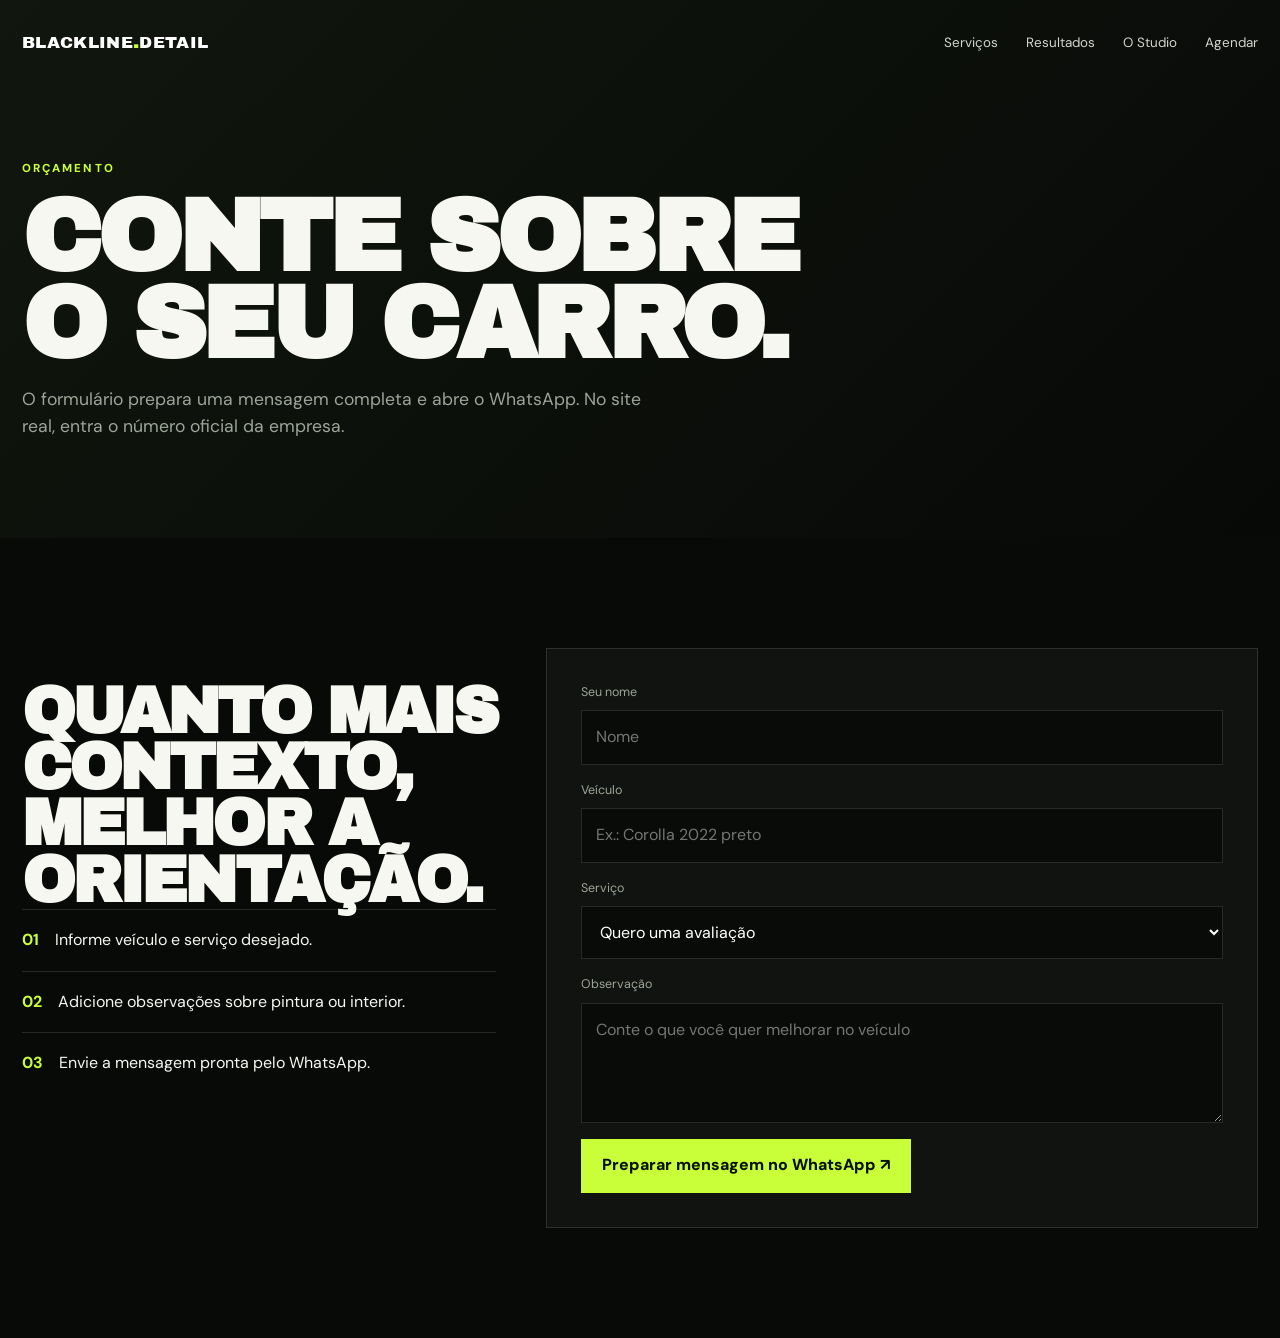
==== agendar.html @ 718c9310 "Adiciona página agendar.html" ====
<!doctype html><html lang="pt-BR"><head><meta charset="utf-8"><meta name="viewport" content="width=device-width,initial-scale=1"><title>Agendar | Blackline Detail</title><link rel="stylesheet" href="styles.css"></head><body><header class="sitebar scrolled"><div class="shell bar"><a class="logo" href="index.html">BLACKLINE<b>.</b>DETAIL</a><nav class="nav"><a href="servicos.html">Serviços</a><a href="index.html#portfolio">Resultados</a><a href="studio.html">O Studio</a><a href="agendar.html">Agendar</a></nav><button class="menu">☰</button></div></header><main><section class="page-hero"><div class="shell"><div class="eyebrow">Orçamento</div><h1 class="display">Conte sobre<br>o seu carro.</h1><p>O formulário prepara uma mensagem completa e abre o WhatsApp. No site real, entra o número oficial da empresa.</p></div></section><section class="section"><div class="shell booking"><aside class="booking-aside"><h2 class="display">Quanto mais contexto,<br>melhor a orientação.</h2><div class="bullet"><b>01</b><span>Informe veículo e serviço desejado.</span></div><div class="bullet"><b>02</b><span>Adicione observações sobre pintura ou interior.</span></div><div class="bullet"><b>03</b><span>Envie a mensagem pronta pelo WhatsApp.</span></div></aside><form class="book-form" id="bookingForm"><div class="field"><label>Seu nome</label><input required name="nome" placeholder="Nome"></div><div class="field"><label>Veículo</label><input required name="veiculo" placeholder="Ex.: Corolla 2022 preto"></div><div class="field"><label>Serviço</label><select name="servico"><option>Quero uma avaliação</option><option>Polimento técnico</option><option>Vitrificação</option><option>Higienização</option><option>Lavagem detalhada</option></select></div><div class="field"><label>Observação</label><textarea name="obs" placeholder="Conte o que você quer melhorar no veículo"></textarea></div><button class="btn primary" type="submit">Preparar mensagem no WhatsApp ↗</button></form></div></section></main><script src="app.js"></script></body></html>
---- styles.css ----
@import url('https://fonts.googleapis.com/css2?family=Archivo+Black&family=DM+Sans:wght@400;500;600;700&display=swap');
:root{--lime:#c9ff38;--orange:#ff6038;--ink:#080a08;--panel:#10130f;--panel2:#171a16;--text:#f5f7f0;--muted:#9da598;--line:rgba(255,255,255,.12);--max:1240px}
*{box-sizing:border-box}html{scroll-behavior:smooth}body{margin:0;background:var(--ink);color:var(--text);font:16px/1.55 "DM Sans",sans-serif;overflow-x:hidden}body.alt{--lime:#ff6038;--orange:#c9ff38}a{text-decoration:none;color:inherit}img{display:block;width:100%}button,input,select,textarea{font:inherit}.shell{width:min(var(--max),calc(100% - 44px));margin:auto}.eyebrow{font-size:.72rem;font-weight:800;letter-spacing:.18em;text-transform:uppercase;color:var(--lime)}.display{font-family:"Archivo Black",sans-serif;text-transform:uppercase;letter-spacing:-.045em}.sitebar{position:fixed;z-index:100;inset:0 0 auto;color:white;transition:.3s}.sitebar.scrolled{background:rgba(8,10,8,.86);backdrop-filter:blur(18px);border-bottom:1px solid var(--line)}.bar{height:86px;display:flex;align-items:center;gap:30px}.logo{font-family:"Archivo Black";font-size:1.05rem;letter-spacing:.02em}.logo b{color:var(--lime)}.nav{display:flex;gap:28px;margin-left:auto;color:#d2d6ce;font-size:.84rem}.nav a:hover{color:var(--lime)}.nav-cta{padding:12px 17px;background:var(--lime);color:#071008;font-weight:800;border-radius:999px}.menu{display:none;margin-left:auto;width:44px;height:44px;border:1px solid var(--line);background:#111;color:white;border-radius:50%}.hero{min-height:100svh;position:relative;display:grid;align-items:end;overflow:hidden}.hero-bg{position:absolute;inset:0;background:url('https://images.unsplash.com/photo-1503376780353-7e6692767b70?auto=format&fit=crop&w=2200&q=88') center 58%/cover}.hero-bg:after{content:"";position:absolute;inset:0;background:linear-gradient(90deg,rgba(2,3,2,.84),rgba(2,3,2,.2) 58%),linear-gradient(0deg,rgba(3,4,3,.9),transparent 50%)}.hero-copy{position:relative;z-index:2;padding:170px 0 86px}.hero h1{max-width:980px;font-size:clamp(4rem,9vw,8.6rem);line-height:.82;margin:18px 0 28px}.hero h1 span{color:var(--lime)}.lead{max-width:660px;color:#ccd2c8;font-size:1.1rem}.actions{display:flex;gap:12px;flex-wrap:wrap;margin-top:30px}.btn{display:inline-flex;align-items:center;justify-content:center;min-height:54px;padding:0 20px;border:1px solid var(--line);font-weight:800;cursor:pointer;transition:.25s}.btn.primary{background:var(--lime);color:#071007;border-color:var(--lime)}.btn.dark{background:#0c0e0b;color:white}.btn.ghost{background:rgba(10,10,10,.22);backdrop-filter:blur(12px);color:white}.btn:hover{transform:translateY(-3px)}.hero-stats{display:grid;grid-template-columns:repeat(3,1fr);max-width:650px;margin-top:65px;border-top:1px solid rgba(255,255,255,.35)}.hero-stats div{padding:18px 18px 0 0}.hero-stats strong{display:block;font-size:1.45rem}.hero-stats span{font-size:.76rem;color:#b7bdb4}.side-label{position:absolute;z-index:2;right:22px;top:50%;writing-mode:vertical-rl;transform:translateY(-50%);font-size:.67rem;letter-spacing:.17em;color:#d9ded5}.ticker{overflow:hidden;border-block:1px solid var(--line);background:#0c0f0c}.ticker-track{display:flex;width:max-content;gap:44px;padding:17px 0;animation:run 22s linear infinite}.ticker span{font-family:"Archivo Black";font-size:.78rem;text-transform:uppercase;white-space:nowrap}.ticker i{color:var(--lime);font-style:normal}@keyframes run{to{transform:translateX(-50%)}}.section{padding:110px 0}.section-head{display:grid;grid-template-columns:1fr .55fr;gap:60px;align-items:end;margin-bottom:55px}.section h2{font-size:clamp(3rem,6vw,6rem);line-height:.88;margin:12px 0 0}.section-head p{color:var(--muted);margin:0}.service-grid{display:grid;grid-template-columns:repeat(12,1fr);gap:14px}.service-card{position:relative;overflow:hidden;min-height:360px;background:var(--panel);border:1px solid var(--line)}.service-card:nth-child(1){grid-column:span 7}.service-card:nth-child(2){grid-column:span 5}.service-card:nth-child(3){grid-column:span 5}.service-card:nth-child(4){grid-column:span 7}.service-card img{position:absolute;inset:0;height:100%;object-fit:cover;filter:saturate(.8);transition:.6s}.service-card:after{content:"";position:absolute;inset:0;background:linear-gradient(0deg,rgba(5,6,5,.88),transparent 70%)}.service-card:hover img{transform:scale(1.04);filter:saturate(1.05)}.service-copy{position:absolute;z-index:2;inset:auto 24px 24px}.service-copy small{color:var(--lime);font-weight:800}.service-copy h3{font-family:"Archivo Black";font-size:2rem;text-transform:uppercase;margin:7px 0}.service-copy p{max-width:500px;color:#c6ccc1;margin:0}.compare-wrap{display:grid;grid-template-columns:.46fr 1fr;gap:55px;align-items:center}.compare-copy h2{font-size:clamp(3rem,5vw,5.5rem)}.compare-copy p{color:var(--muted)}.compare{position:relative;aspect-ratio:1.5;overflow:hidden;cursor:ew-resize;border:1px solid var(--line)}.compare img{position:absolute;inset:0;height:100%;object-fit:cover}.before{filter:grayscale(.45) brightness(.72)}.after-wrap{position:absolute;inset:0;width:52%;overflow:hidden}.after-wrap img{width:calc(100vw);max-width:none}.compare-line{position:absolute;top:0;bottom:0;left:52%;width:2px;background:white}.compare-line b{position:absolute;top:50%;left:50%;width:54px;height:54px;border-radius:50%;display:grid;place-items:center;background:var(--lime);color:#111;transform:translate(-50%,-50%)}.compare input{position:absolute;inset:0;width:100%;height:100%;opacity:0;cursor:ew-resize}.compare .tag{position:absolute;top:18px;padding:8px 11px;background:rgba(0,0,0,.56);font-size:.7rem;letter-spacing:.12em}.tag.a{left:18px}.tag.b{right:18px}.packages{display:grid;grid-template-columns:repeat(3,1fr);gap:14px}.package{padding:30px;background:var(--panel);border:1px solid var(--line);position:relative}.package.featured{background:var(--lime);color:#081007}.package .label{font-size:.68rem;letter-spacing:.16em;font-weight:800}.package h3{font-size:2rem;margin:28px 0 10px}.package ul{list-style:none;padding:0;margin:24px 0}.package li{padding:10px 0;border-top:1px solid currentColor;opacity:.76}.package .btn{margin-top:14px}.featured .btn{background:#0a0c09;color:white}.work-grid{display:grid;grid-template-columns:1.3fr .7fr .7fr;grid-auto-rows:270px;gap:12px}.work{position:relative;overflow:hidden}.work:first-child{grid-row:span 2}.work img{height:100%;object-fit:cover;transition:.5s}.work:hover img{transform:scale(1.045)}.work span{position:absolute;inset:auto 14px 14px;background:rgba(5,5,5,.62);backdrop-filter:blur(10px);padding:11px 13px;font-size:.78rem}.process{display:grid;grid-template-columns:repeat(4,1fr);border-top:1px solid var(--line)}.process article{min-height:260px;padding:26px 22px;border-right:1px solid var(--line)}.process article:first-child{border-left:1px solid var(--line)}.process b{color:var(--lime);font-size:.74rem}.process h3{font-size:1.35rem;margin:65px 0 10px}.process p{color:var(--muted);font-size:.9rem}.cta-slab{display:grid;grid-template-columns:1.1fr .9fr;min-height:570px;background:var(--lime);color:#071007}.cta-copy{padding:60px;display:flex;flex-direction:column;justify-content:center}.cta-copy h2{font-size:clamp(3.5rem,6vw,6.2rem);line-height:.85}.cta-copy p{max-width:570px}.cta-img{background:url('https://images.unsplash.com/photo-1492144534655-ae79c964c9d7?auto=format&fit=crop&w=1500&q=88') center/cover}.faq{display:grid;grid-template-columns:.55fr 1fr;gap:70px}.faq h2{font-size:clamp(3rem,5vw,5rem)}details{border-bottom:1px solid var(--line);padding:22px 0}summary{cursor:pointer;font-weight:800;display:flex;justify-content:space-between;list-style:none}summary:after{content:"+";color:var(--lime)}details[open] summary:after{content:"–"}details p{color:var(--muted);padding-right:50px}.footer{padding:45px 0 30px;border-top:1px solid var(--line)}.footgrid{display:grid;grid-template-columns:1.1fr repeat(3,.55fr);gap:30px}.footer h3{font-family:"Archivo Black";font-size:1.4rem}.footer a,.footer p{display:block;color:var(--muted);margin:8px 0}.fine{margin-top:40px;padding-top:18px;border-top:1px solid var(--line);font-size:.72rem;color:#687064;display:flex;justify-content:space-between;gap:15px}.reveal{opacity:0;transform:translateY(24px);transition:.7s}.reveal.visible{opacity:1;transform:none}
.page-hero{padding:160px 0 80px;background:linear-gradient(135deg,#11160e,#070907)}.page-hero h1{font-size:clamp(4rem,8vw,8rem);line-height:.85;margin:16px 0}.page-hero p{max-width:650px;color:var(--muted);font-size:1.1rem}.service-list{display:grid;gap:2px}.service-row{display:grid;grid-template-columns:90px 1fr .7fr auto;gap:24px;align-items:center;padding:28px;border:1px solid var(--line);background:var(--panel)}.service-row b{color:var(--lime)}.service-row h3{font-family:"Archivo Black";text-transform:uppercase;margin:0}.service-row p{color:var(--muted);margin:0}.studio-hero{min-height:78svh;background:url('https://images.unsplash.com/photo-1489824904134-891ab64532f1?auto=format&fit=crop&w=2200&q=88') center/cover;display:grid;align-items:end}.studio-hero .inner{padding:150px 0 70px}.studio-hero h1{font-size:clamp(4rem,8vw,8rem);max-width:850px;line-height:.85}.booking{display:grid;grid-template-columns:.8fr 1.2fr;gap:50px}.book-form{background:var(--panel);border:1px solid var(--line);padding:34px}.field{display:grid;gap:8px;margin-bottom:16px}.field label{font-size:.78rem;color:var(--muted)}.field input,.field select,.field textarea{width:100%;padding:14px;background:#090b09;border:1px solid var(--line);color:white}.field textarea{min-height:120px;resize:vertical}.booking-aside{padding:24px 0}.booking-aside h2{font-size:clamp(3rem,5vw,5rem)}.bullet{padding:18px 0;border-top:1px solid var(--line);display:flex;gap:16px}.bullet b{color:var(--lime)}
.alt-hero{padding:150px 0 40px}.alt-hero .giant{font-size:clamp(5rem,12vw,12rem);line-height:.76;margin:20px 0;max-width:1100px}.alt-photo{height:560px;background:url('https://images.unsplash.com/photo-1492144534655-ae79c964c9d7?auto=format&fit=crop&w=2200&q=88') center/cover;position:relative}.alt-photo:after{content:"";position:absolute;inset:0;border:20px solid var(--ink);pointer-events:none}.alt-number{display:grid;grid-template-columns:repeat(3,1fr);gap:0;border-block:1px solid var(--line)}.alt-number div{padding:30px;border-right:1px solid var(--line)}.alt-number strong{font:3rem "Archivo Black";color:var(--orange)}.alt-number span{display:block;color:var(--muted)}
@media(max-width:960px){.nav{position:fixed;display:none;inset:76px 14px auto;background:#0d100c;border:1px solid var(--line);padding:20px;flex-direction:column}.nav.open{display:flex}.menu{display:block}.nav-cta{display:none}.section-head,.compare-wrap,.faq,.booking{grid-template-columns:1fr}.service-grid{display:grid;grid-template-columns:1fr}.service-card:nth-child(n){grid-column:auto}.packages,.process{grid-template-columns:1fr 1fr}.work-grid{grid-template-columns:1fr 1fr}.work:first-child{grid-column:1/3;grid-row:auto}.cta-slab{grid-template-columns:1fr}.cta-img{min-height:380px}.footgrid{grid-template-columns:1fr 1fr}.service-row{grid-template-columns:60px 1fr}.service-row p,.service-row .btn{grid-column:2}.alt-number{grid-template-columns:1fr}}@media(max-width:620px){.shell{width:min(100% - 28px,var(--max))}.hero h1{font-size:3.75rem}.hero-stats{grid-template-columns:1fr;gap:12px}.section{padding:76px 0}.packages,.process,.work-grid{grid-template-columns:1fr}.work:first-child{grid-column:auto}.cta-copy{padding:36px 24px}.footgrid{grid-template-columns:1fr}.fine{flex-direction:column}.page-hero h1,.studio-hero h1{font-size:3.8rem}.alt-photo{height:380px}}
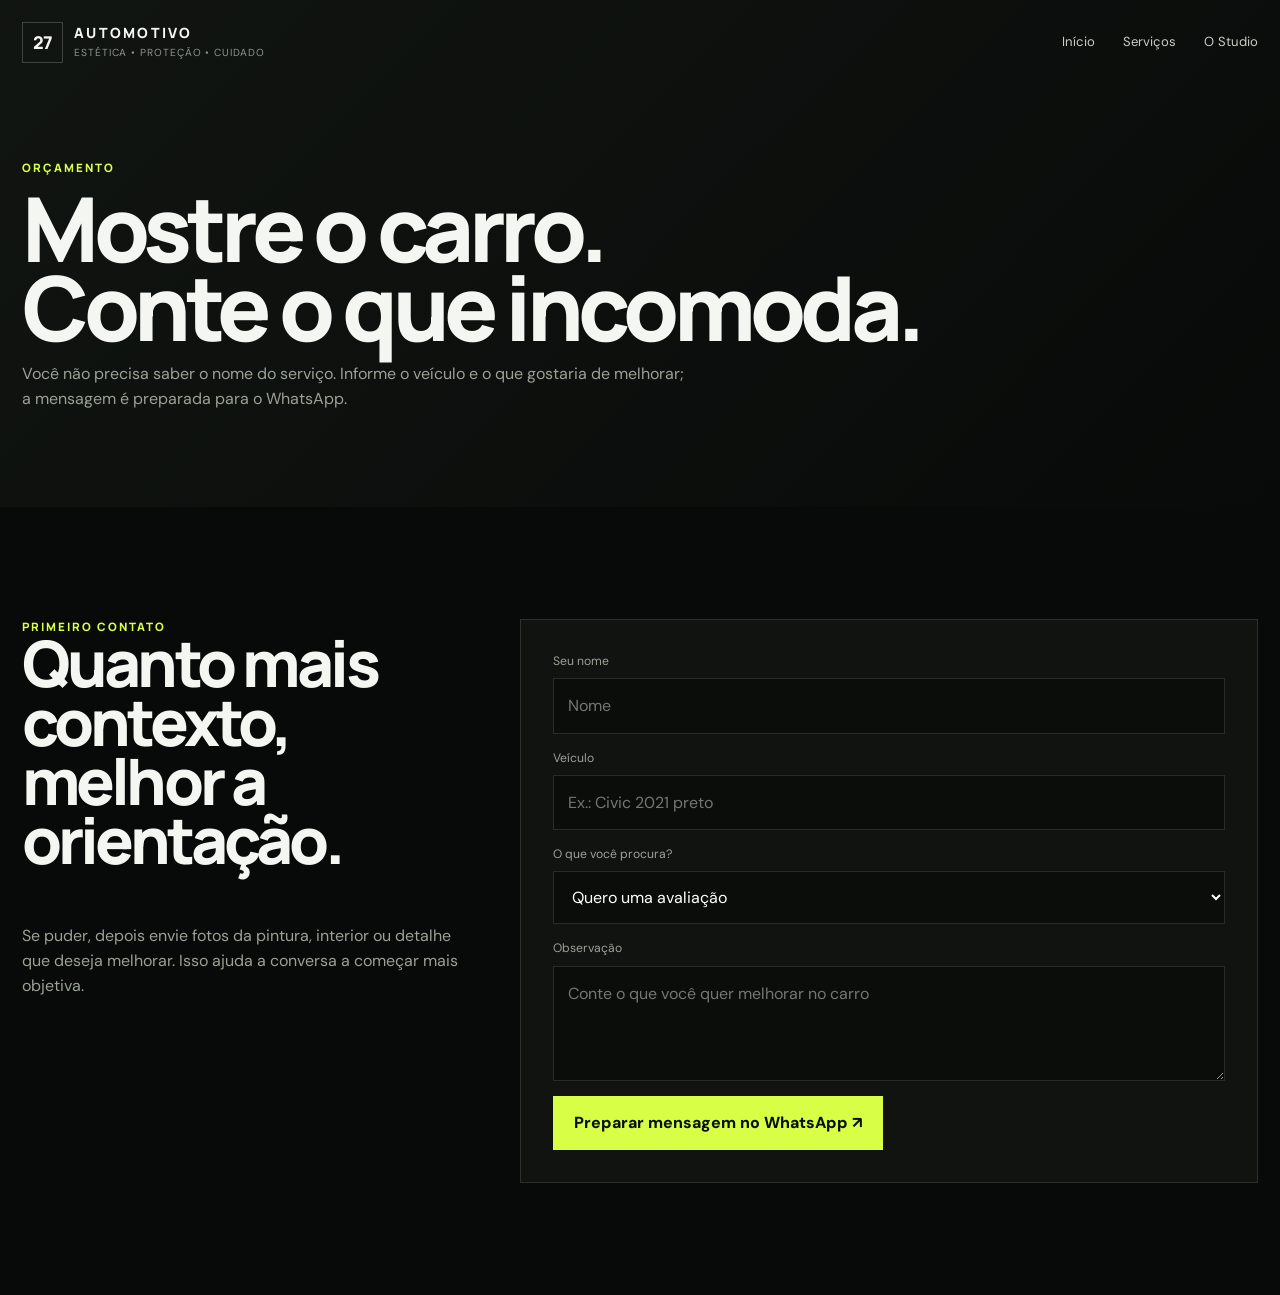
==== commit 566cd185: "Melhora jornada de orçamento Dois Sete" ====
--- a/agendar.html
+++ b/agendar.html
@@ -1 +1 @@
-<!doctype html><html lang="pt-BR"><head><meta charset="utf-8"><meta name="viewport" content="width=device-width,initial-scale=1"><title>Agendar | Blackline Detail</title><link rel="stylesheet" href="styles.css"></head><body><header class="sitebar scrolled"><div class="shell bar"><a class="logo" href="index.html">BLACKLINE<b>.</b>DETAIL</a><nav class="nav"><a href="servicos.html">Serviços</a><a href="index.html#portfolio">Resultados</a><a href="studio.html">O Studio</a><a href="agendar.html">Agendar</a></nav><button class="menu">☰</button></div></header><main><section class="page-hero"><div class="shell"><div class="eyebrow">Orçamento</div><h1 class="display">Conte sobre<br>o seu carro.</h1><p>O formulário prepara uma mensagem completa e abre o WhatsApp. No site real, entra o número oficial da empresa.</p></div></section><section class="section"><div class="shell booking"><aside class="booking-aside"><h2 class="display">Quanto mais contexto,<br>melhor a orientação.</h2><div class="bullet"><b>01</b><span>Informe veículo e serviço desejado.</span></div><div class="bullet"><b>02</b><span>Adicione observações sobre pintura ou interior.</span></div><div class="bullet"><b>03</b><span>Envie a mensagem pronta pelo WhatsApp.</span></div></aside><form class="book-form" id="bookingForm"><div class="field"><label>Seu nome</label><input required name="nome" placeholder="Nome"></div><div class="field"><label>Veículo</label><input required name="veiculo" placeholder="Ex.: Corolla 2022 preto"></div><div class="field"><label>Serviço</label><select name="servico"><option>Quero uma avaliação</option><option>Polimento técnico</option><option>Vitrificação</option><option>Higienização</option><option>Lavagem detalhada</option></select></div><div class="field"><label>Observação</label><textarea name="obs" placeholder="Conte o que você quer melhorar no veículo"></textarea></div><button class="btn primary" type="submit">Preparar mensagem no WhatsApp ↗</button></form></div></section></main><script src="app.js"></script></body></html>+<!doctype html><html lang="pt-BR"><head><meta charset="utf-8"><meta name="viewport" content="width=device-width,initial-scale=1"><title>Agendar | 27 Automotivo</title><link rel="stylesheet" href="styles.css"></head><body><header class="header scrolled"><div class="shell header-inner"><a class="brand" href="index.html"><span class="brand-mark">27</span><span class="brand-copy"><strong>AUTOMOTIVO</strong><small>ESTÉTICA • PROTEÇÃO • CUIDADO</small></span></a><nav class="nav"><a href="index.html">Início</a><a href="servicos.html">Serviços</a><a href="studio.html">O Studio</a></nav><button class="menu">☰</button></div></header><main><section class="page-hero"><div class="shell"><div class="kicker">Orçamento</div><h1 class="display">Mostre o carro.<br>Conte o que incomoda.</h1><p>Você não precisa saber o nome do serviço. Informe o veículo e o que gostaria de melhorar; a mensagem é preparada para o WhatsApp.</p></div></section><section class="section"><div class="shell booking"><aside class="booking-aside"><div class="kicker">Primeiro contato</div><h2 class="display">Quanto mais contexto,<br>melhor a orientação.</h2><p>Se puder, depois envie fotos da pintura, interior ou detalhe que deseja melhorar. Isso ajuda a conversa a começar mais objetiva.</p></aside><form class="book-form" id="bookingForm"><div class="field"><label>Seu nome</label><input required name="nome" placeholder="Nome"></div><div class="field"><label>Veículo</label><input required name="veiculo" placeholder="Ex.: Civic 2021 preto"></div><div class="field"><label>O que você procura?</label><select name="servico"><option>Quero uma avaliação</option><option>Recuperar brilho / polimento</option><option>Proteger a pintura / vitrificação</option><option>Higienizar o interior</option><option>Lavagem detalhada</option><option>Não sei ainda</option></select></div><div class="field"><label>Observação</label><textarea name="obs" placeholder="Conte o que você quer melhorar no carro"></textarea></div><button class="button button-acid" type="submit">Preparar mensagem no WhatsApp ↗</button></form></div></section></main><script src="app.js"></script></body></html>
--- a/styles.css
+++ b/styles.css
@@ -1,6 +1,14 @@
-@import url('https://fonts.googleapis.com/css2?family=Archivo+Black&family=DM+Sans:wght@400;500;600;700&display=swap');
-:root{--lime:#c9ff38;--orange:#ff6038;--ink:#080a08;--panel:#10130f;--panel2:#171a16;--text:#f5f7f0;--muted:#9da598;--line:rgba(255,255,255,.12);--max:1240px}
-*{box-sizing:border-box}html{scroll-behavior:smooth}body{margin:0;background:var(--ink);color:var(--text);font:16px/1.55 "DM Sans",sans-serif;overflow-x:hidden}body.alt{--lime:#ff6038;--orange:#c9ff38}a{text-decoration:none;color:inherit}img{display:block;width:100%}button,input,select,textarea{font:inherit}.shell{width:min(var(--max),calc(100% - 44px));margin:auto}.eyebrow{font-size:.72rem;font-weight:800;letter-spacing:.18em;text-transform:uppercase;color:var(--lime)}.display{font-family:"Archivo Black",sans-serif;text-transform:uppercase;letter-spacing:-.045em}.sitebar{position:fixed;z-index:100;inset:0 0 auto;color:white;transition:.3s}.sitebar.scrolled{background:rgba(8,10,8,.86);backdrop-filter:blur(18px);border-bottom:1px solid var(--line)}.bar{height:86px;display:flex;align-items:center;gap:30px}.logo{font-family:"Archivo Black";font-size:1.05rem;letter-spacing:.02em}.logo b{color:var(--lime)}.nav{display:flex;gap:28px;margin-left:auto;color:#d2d6ce;font-size:.84rem}.nav a:hover{color:var(--lime)}.nav-cta{padding:12px 17px;background:var(--lime);color:#071008;font-weight:800;border-radius:999px}.menu{display:none;margin-left:auto;width:44px;height:44px;border:1px solid var(--line);background:#111;color:white;border-radius:50%}.hero{min-height:100svh;position:relative;display:grid;align-items:end;overflow:hidden}.hero-bg{position:absolute;inset:0;background:url('https://images.unsplash.com/photo-1503376780353-7e6692767b70?auto=format&fit=crop&w=2200&q=88') center 58%/cover}.hero-bg:after{content:"";position:absolute;inset:0;background:linear-gradient(90deg,rgba(2,3,2,.84),rgba(2,3,2,.2) 58%),linear-gradient(0deg,rgba(3,4,3,.9),transparent 50%)}.hero-copy{position:relative;z-index:2;padding:170px 0 86px}.hero h1{max-width:980px;font-size:clamp(4rem,9vw,8.6rem);line-height:.82;margin:18px 0 28px}.hero h1 span{color:var(--lime)}.lead{max-width:660px;color:#ccd2c8;font-size:1.1rem}.actions{display:flex;gap:12px;flex-wrap:wrap;margin-top:30px}.btn{display:inline-flex;align-items:center;justify-content:center;min-height:54px;padding:0 20px;border:1px solid var(--line);font-weight:800;cursor:pointer;transition:.25s}.btn.primary{background:var(--lime);color:#071007;border-color:var(--lime)}.btn.dark{background:#0c0e0b;color:white}.btn.ghost{background:rgba(10,10,10,.22);backdrop-filter:blur(12px);color:white}.btn:hover{transform:translateY(-3px)}.hero-stats{display:grid;grid-template-columns:repeat(3,1fr);max-width:650px;margin-top:65px;border-top:1px solid rgba(255,255,255,.35)}.hero-stats div{padding:18px 18px 0 0}.hero-stats strong{display:block;font-size:1.45rem}.hero-stats span{font-size:.76rem;color:#b7bdb4}.side-label{position:absolute;z-index:2;right:22px;top:50%;writing-mode:vertical-rl;transform:translateY(-50%);font-size:.67rem;letter-spacing:.17em;color:#d9ded5}.ticker{overflow:hidden;border-block:1px solid var(--line);background:#0c0f0c}.ticker-track{display:flex;width:max-content;gap:44px;padding:17px 0;animation:run 22s linear infinite}.ticker span{font-family:"Archivo Black";font-size:.78rem;text-transform:uppercase;white-space:nowrap}.ticker i{color:var(--lime);font-style:normal}@keyframes run{to{transform:translateX(-50%)}}.section{padding:110px 0}.section-head{display:grid;grid-template-columns:1fr .55fr;gap:60px;align-items:end;margin-bottom:55px}.section h2{font-size:clamp(3rem,6vw,6rem);line-height:.88;margin:12px 0 0}.section-head p{color:var(--muted);margin:0}.service-grid{display:grid;grid-template-columns:repeat(12,1fr);gap:14px}.service-card{position:relative;overflow:hidden;min-height:360px;background:var(--panel);border:1px solid var(--line)}.service-card:nth-child(1){grid-column:span 7}.service-card:nth-child(2){grid-column:span 5}.service-card:nth-child(3){grid-column:span 5}.service-card:nth-child(4){grid-column:span 7}.service-card img{position:absolute;inset:0;height:100%;object-fit:cover;filter:saturate(.8);transition:.6s}.service-card:after{content:"";position:absolute;inset:0;background:linear-gradient(0deg,rgba(5,6,5,.88),transparent 70%)}.service-card:hover img{transform:scale(1.04);filter:saturate(1.05)}.service-copy{position:absolute;z-index:2;inset:auto 24px 24px}.service-copy small{color:var(--lime);font-weight:800}.service-copy h3{font-family:"Archivo Black";font-size:2rem;text-transform:uppercase;margin:7px 0}.service-copy p{max-width:500px;color:#c6ccc1;margin:0}.compare-wrap{display:grid;grid-template-columns:.46fr 1fr;gap:55px;align-items:center}.compare-copy h2{font-size:clamp(3rem,5vw,5.5rem)}.compare-copy p{color:var(--muted)}.compare{position:relative;aspect-ratio:1.5;overflow:hidden;cursor:ew-resize;border:1px solid var(--line)}.compare img{position:absolute;inset:0;height:100%;object-fit:cover}.before{filter:grayscale(.45) brightness(.72)}.after-wrap{position:absolute;inset:0;width:52%;overflow:hidden}.after-wrap img{width:calc(100vw);max-width:none}.compare-line{position:absolute;top:0;bottom:0;left:52%;width:2px;background:white}.compare-line b{position:absolute;top:50%;left:50%;width:54px;height:54px;border-radius:50%;display:grid;place-items:center;background:var(--lime);color:#111;transform:translate(-50%,-50%)}.compare input{position:absolute;inset:0;width:100%;height:100%;opacity:0;cursor:ew-resize}.compare .tag{position:absolute;top:18px;padding:8px 11px;background:rgba(0,0,0,.56);font-size:.7rem;letter-spacing:.12em}.tag.a{left:18px}.tag.b{right:18px}.packages{display:grid;grid-template-columns:repeat(3,1fr);gap:14px}.package{padding:30px;background:var(--panel);border:1px solid var(--line);position:relative}.package.featured{background:var(--lime);color:#081007}.package .label{font-size:.68rem;letter-spacing:.16em;font-weight:800}.package h3{font-size:2rem;margin:28px 0 10px}.package ul{list-style:none;padding:0;margin:24px 0}.package li{padding:10px 0;border-top:1px solid currentColor;opacity:.76}.package .btn{margin-top:14px}.featured .btn{background:#0a0c09;color:white}.work-grid{display:grid;grid-template-columns:1.3fr .7fr .7fr;grid-auto-rows:270px;gap:12px}.work{position:relative;overflow:hidden}.work:first-child{grid-row:span 2}.work img{height:100%;object-fit:cover;transition:.5s}.work:hover img{transform:scale(1.045)}.work span{position:absolute;inset:auto 14px 14px;background:rgba(5,5,5,.62);backdrop-filter:blur(10px);padding:11px 13px;font-size:.78rem}.process{display:grid;grid-template-columns:repeat(4,1fr);border-top:1px solid var(--line)}.process article{min-height:260px;padding:26px 22px;border-right:1px solid var(--line)}.process article:first-child{border-left:1px solid var(--line)}.process b{color:var(--lime);font-size:.74rem}.process h3{font-size:1.35rem;margin:65px 0 10px}.process p{color:var(--muted);font-size:.9rem}.cta-slab{display:grid;grid-template-columns:1.1fr .9fr;min-height:570px;background:var(--lime);color:#071007}.cta-copy{padding:60px;display:flex;flex-direction:column;justify-content:center}.cta-copy h2{font-size:clamp(3.5rem,6vw,6.2rem);line-height:.85}.cta-copy p{max-width:570px}.cta-img{background:url('https://images.unsplash.com/photo-1492144534655-ae79c964c9d7?auto=format&fit=crop&w=1500&q=88') center/cover}.faq{display:grid;grid-template-columns:.55fr 1fr;gap:70px}.faq h2{font-size:clamp(3rem,5vw,5rem)}details{border-bottom:1px solid var(--line);padding:22px 0}summary{cursor:pointer;font-weight:800;display:flex;justify-content:space-between;list-style:none}summary:after{content:"+";color:var(--lime)}details[open] summary:after{content:"–"}details p{color:var(--muted);padding-right:50px}.footer{padding:45px 0 30px;border-top:1px solid var(--line)}.footgrid{display:grid;grid-template-columns:1.1fr repeat(3,.55fr);gap:30px}.footer h3{font-family:"Archivo Black";font-size:1.4rem}.footer a,.footer p{display:block;color:var(--muted);margin:8px 0}.fine{margin-top:40px;padding-top:18px;border-top:1px solid var(--line);font-size:.72rem;color:#687064;display:flex;justify-content:space-between;gap:15px}.reveal{opacity:0;transform:translateY(24px);transition:.7s}.reveal.visible{opacity:1;transform:none}
-.page-hero{padding:160px 0 80px;background:linear-gradient(135deg,#11160e,#070907)}.page-hero h1{font-size:clamp(4rem,8vw,8rem);line-height:.85;margin:16px 0}.page-hero p{max-width:650px;color:var(--muted);font-size:1.1rem}.service-list{display:grid;gap:2px}.service-row{display:grid;grid-template-columns:90px 1fr .7fr auto;gap:24px;align-items:center;padding:28px;border:1px solid var(--line);background:var(--panel)}.service-row b{color:var(--lime)}.service-row h3{font-family:"Archivo Black";text-transform:uppercase;margin:0}.service-row p{color:var(--muted);margin:0}.studio-hero{min-height:78svh;background:url('https://images.unsplash.com/photo-1489824904134-891ab64532f1?auto=format&fit=crop&w=2200&q=88') center/cover;display:grid;align-items:end}.studio-hero .inner{padding:150px 0 70px}.studio-hero h1{font-size:clamp(4rem,8vw,8rem);max-width:850px;line-height:.85}.booking{display:grid;grid-template-columns:.8fr 1.2fr;gap:50px}.book-form{background:var(--panel);border:1px solid var(--line);padding:34px}.field{display:grid;gap:8px;margin-bottom:16px}.field label{font-size:.78rem;color:var(--muted)}.field input,.field select,.field textarea{width:100%;padding:14px;background:#090b09;border:1px solid var(--line);color:white}.field textarea{min-height:120px;resize:vertical}.booking-aside{padding:24px 0}.booking-aside h2{font-size:clamp(3rem,5vw,5rem)}.bullet{padding:18px 0;border-top:1px solid var(--line);display:flex;gap:16px}.bullet b{color:var(--lime)}
-.alt-hero{padding:150px 0 40px}.alt-hero .giant{font-size:clamp(5rem,12vw,12rem);line-height:.76;margin:20px 0;max-width:1100px}.alt-photo{height:560px;background:url('https://images.unsplash.com/photo-1492144534655-ae79c964c9d7?auto=format&fit=crop&w=2200&q=88') center/cover;position:relative}.alt-photo:after{content:"";position:absolute;inset:0;border:20px solid var(--ink);pointer-events:none}.alt-number{display:grid;grid-template-columns:repeat(3,1fr);gap:0;border-block:1px solid var(--line)}.alt-number div{padding:30px;border-right:1px solid var(--line)}.alt-number strong{font:3rem "Archivo Black";color:var(--orange)}.alt-number span{display:block;color:var(--muted)}
-@media(max-width:960px){.nav{position:fixed;display:none;inset:76px 14px auto;background:#0d100c;border:1px solid var(--line);padding:20px;flex-direction:column}.nav.open{display:flex}.menu{display:block}.nav-cta{display:none}.section-head,.compare-wrap,.faq,.booking{grid-template-columns:1fr}.service-grid{display:grid;grid-template-columns:1fr}.service-card:nth-child(n){grid-column:auto}.packages,.process{grid-template-columns:1fr 1fr}.work-grid{grid-template-columns:1fr 1fr}.work:first-child{grid-column:1/3;grid-row:auto}.cta-slab{grid-template-columns:1fr}.cta-img{min-height:380px}.footgrid{grid-template-columns:1fr 1fr}.service-row{grid-template-columns:60px 1fr}.service-row p,.service-row .btn{grid-column:2}.alt-number{grid-template-columns:1fr}}@media(max-width:620px){.shell{width:min(100% - 28px,var(--max))}.hero h1{font-size:3.75rem}.hero-stats{grid-template-columns:1fr;gap:12px}.section{padding:76px 0}.packages,.process,.work-grid{grid-template-columns:1fr}.work:first-child{grid-column:auto}.cta-copy{padding:36px 24px}.footgrid{grid-template-columns:1fr}.fine{flex-direction:column}.page-hero h1,.studio-hero h1{font-size:3.8rem}.alt-photo{height:380px}}
+@import url('https://fonts.googleapis.com/css2?family=DM+Sans:wght@400;500;600;700&family=Manrope:wght@500;600;700;800&display=swap');
+:root{--acid:#d8ff45;--orange:#ff6a38;--ink:#080a09;--panel:#101310;--panel2:#151915;--text:#f4f6f1;--muted:#9aa296;--line:rgba(255,255,255,.12);--max:1240px}
+*{box-sizing:border-box}html{scroll-behavior:smooth}body{margin:0;background:var(--ink);color:var(--text);font:16px/1.58 "DM Sans",sans-serif;overflow-x:hidden}a{text-decoration:none;color:inherit}img{display:block;width:100%}button,input,select,textarea{font:inherit}.shell{width:min(var(--max),calc(100% - 44px));margin:auto}.section{padding:112px 0}.kicker{font:800 .72rem "Manrope";letter-spacing:.17em;text-transform:uppercase;color:var(--acid)}h1,h2,h3,p{margin-top:0}.display{font-family:"Manrope",sans-serif;font-weight:800;letter-spacing:-.06em}.button{display:inline-flex;align-items:center;justify-content:center;gap:10px;min-height:54px;padding:0 20px;border:1px solid transparent;font-weight:800;transition:.25s;cursor:pointer}.button:hover{transform:translateY(-3px)}.button-acid{background:var(--acid);color:#091009}.button-outline{border-color:rgba(255,255,255,.3);color:#fff;background:rgba(255,255,255,.04);backdrop-filter:blur(10px)}.button-dark{background:#090b09;color:#fff}.header{position:fixed;z-index:100;inset:0 0 auto;transition:.3s}.header.scrolled{background:rgba(8,10,9,.9);backdrop-filter:blur(18px);border-bottom:1px solid var(--line)}.header-inner{height:84px;display:flex;align-items:center;gap:28px}.brand{display:flex;align-items:center;gap:11px}.brand-mark{display:grid;place-items:center;width:41px;height:41px;border:1px solid rgba(255,255,255,.2);font:800 1.1rem "Manrope";letter-spacing:-.04em}.brand-copy strong{display:block;font:800 .88rem "Manrope";letter-spacing:.16em}.brand-copy small{display:block;color:#8d958b;font-size:.64rem;letter-spacing:.09em;margin-top:3px}.nav{display:flex;gap:28px;margin-left:auto;color:#c8cec5;font-size:.82rem}.nav a:hover{color:var(--acid)}.header-cta{padding:12px 16px;background:var(--acid);color:#081008;font-weight:800}.menu{display:none;margin-left:auto;width:44px;height:44px;border:1px solid var(--line);background:#111;color:#fff}
+.hero{position:relative;min-height:100svh;display:flex;align-items:end;overflow:hidden}.hero-media{position:absolute;inset:0;background:url('https://images.unsplash.com/photo-1503376780353-7e6692767b70?auto=format&fit=crop&w=2400&q=90') center 58%/cover}.hero-media:after{content:"";position:absolute;inset:0;background:linear-gradient(90deg,rgba(3,4,3,.9) 0%,rgba(3,4,3,.52) 46%,rgba(3,4,3,.08) 78%),linear-gradient(0deg,rgba(3,4,3,.9),transparent 48%)}.hero-content{position:relative;z-index:2;padding:170px 0 86px}.hero h1{max-width:1050px;font-size:clamp(4rem,8vw,8.2rem);line-height:.84;margin:18px 0 28px}.hero h1 span{color:var(--acid)}.hero-lead{max-width:650px;color:#c9cec6;font-size:1.08rem}.actions{display:flex;gap:12px;flex-wrap:wrap;margin-top:32px}.hero-tags{display:flex;gap:10px;flex-wrap:wrap;margin-top:48px}.hero-tags span{padding:9px 12px;border:1px solid rgba(255,255,255,.18);background:rgba(0,0,0,.22);backdrop-filter:blur(10px);font-size:.72rem;color:#cdd2ca}.hero-card{position:absolute;z-index:3;right:max(22px,calc((100vw - var(--max))/2));bottom:52px;width:315px;padding:22px;background:rgba(9,11,9,.62);backdrop-filter:blur(18px);border:1px solid rgba(255,255,255,.16)}.hero-card small{color:#9fa79c}.hero-card strong{display:block;font:800 1.6rem/1.12 "Manrope";margin:8px 0 12px}.hero-card p{color:#c4cac1;font-size:.82rem;margin:0}.ticker{overflow:hidden;border-block:1px solid var(--line);background:#0d100d}.ticker-track{display:flex;width:max-content;gap:44px;padding:17px 0;animation:move 22s linear infinite}.ticker span{white-space:nowrap;font:800 .74rem "Manrope";letter-spacing:.1em;text-transform:uppercase}.ticker i{font-style:normal;color:var(--acid)}@keyframes move{to{transform:translateX(-50%)}}
+.heading{display:flex;justify-content:space-between;align-items:end;gap:60px;margin-bottom:52px}.heading h2{font-size:clamp(3rem,5.6vw,5.8rem);line-height:.92;margin:12px 0 0}.heading>p{max-width:470px;margin:0;color:var(--muted)}.goal-grid{display:grid;grid-template-columns:repeat(3,1fr);gap:14px}.goal{position:relative;min-height:420px;overflow:hidden;border:1px solid var(--line);background:var(--panel)}.goal img{position:absolute;inset:0;height:100%;object-fit:cover;filter:saturate(.75);transition:.6s}.goal:after{content:"";position:absolute;inset:0;background:linear-gradient(0deg,rgba(6,7,6,.9),rgba(6,7,6,.08) 72%)}.goal:hover img{transform:scale(1.04);filter:saturate(1)}.goal-copy{position:absolute;z-index:2;inset:auto 24px 24px}.goal-copy small{color:var(--acid);font-weight:800}.goal-copy h3{font:800 2rem/1.05 "Manrope";letter-spacing:-.04em;margin:8px 0}.goal-copy p{color:#c1c7be;margin:0}.goal-copy a{display:inline-block;margin-top:15px;color:#fff;font-size:.8rem;border-bottom:1px solid rgba(255,255,255,.5)}
+.services{background:#0e110e}.service-grid{display:grid;grid-template-columns:1fr 1fr;gap:1px;background:var(--line);border:1px solid var(--line)}.service{background:var(--panel);padding:28px;display:grid;grid-template-columns:60px 1fr auto;gap:20px;align-items:start;min-height:210px}.service b{color:var(--acid);font-size:.72rem}.service h3{font:800 1.45rem "Manrope";margin:0 0 9px}.service p{color:var(--muted);margin:0;max-width:470px}.service a{align-self:end;color:#fff;font-size:.76rem}
+.focus{display:grid;grid-template-columns:1.05fr .95fr;min-height:680px}.focus-photo{background:url('https://images.unsplash.com/photo-1492144534655-ae79c964c9d7?auto=format&fit=crop&w=1700&q=90') center/cover}.focus-copy{background:var(--acid);color:#081008;padding:62px;display:flex;flex-direction:column;justify-content:center}.focus-copy .kicker{color:#18210f}.focus-copy h2{font-size:clamp(3.5rem,5.5vw,5.8rem);line-height:.89;margin:15px 0}.focus-copy p{max-width:520px}.focus-list{margin:26px 0}.focus-list div{display:grid;grid-template-columns:50px 1fr;gap:15px;padding:15px 0;border-top:1px solid rgba(8,16,8,.24)}.focus-list b{font-size:.72rem}.focus-list strong{font:700 1.08rem "Manrope"}.focus-copy .button{align-self:flex-start}
+.gallery{display:grid;grid-template-columns:1.3fr .7fr .7fr;grid-auto-rows:290px;gap:12px}.shot{position:relative;overflow:hidden}.shot:first-child{grid-row:span 2}.shot img{height:100%;object-fit:cover;transition:.55s}.shot:hover img{transform:scale(1.04)}.shot span{position:absolute;inset:auto 14px 14px;background:rgba(0,0,0,.58);backdrop-filter:blur(12px);padding:10px 12px;font-size:.75rem}.compare-section{background:#0e110e}.compare-wrap{display:grid;grid-template-columns:.45fr 1fr;gap:60px;align-items:center}.compare-copy h2{font-size:clamp(3rem,5vw,5.2rem);line-height:.92;margin:13px 0}.compare-copy p{color:var(--muted)}.compare{position:relative;aspect-ratio:1.52;overflow:hidden;border:1px solid var(--line);cursor:ew-resize}.compare img{position:absolute;inset:0;height:100%;object-fit:cover}.compare .before{filter:grayscale(.55) brightness(.68)}.after-wrap{position:absolute;inset:0;width:52%;overflow:hidden}.after-wrap img{width:100vw;max-width:none}.compare-line{position:absolute;top:0;bottom:0;left:52%;width:2px;background:#fff}.compare-line b{position:absolute;left:50%;top:50%;transform:translate(-50%,-50%);width:54px;height:54px;border-radius:50%;display:grid;place-items:center;background:var(--acid);color:#111}.compare input{position:absolute;inset:0;width:100%;height:100%;opacity:0;cursor:ew-resize}.compare-label{position:absolute;top:18px;padding:8px 11px;background:rgba(0,0,0,.55);font-size:.68rem;letter-spacing:.1em}.compare-label.left{left:18px}.compare-label.right{right:18px}
+.process{display:grid;grid-template-columns:repeat(4,1fr);border-top:1px solid var(--line)}.process article{min-height:280px;padding:26px 23px;border-right:1px solid var(--line)}.process article:first-child{border-left:1px solid var(--line)}.process b{font-size:.72rem;color:var(--acid)}.process h3{font:800 1.35rem "Manrope";margin:64px 0 10px}.process p{font-size:.88rem;color:var(--muted)}.principles{background:var(--panel2)}.principle-grid{display:grid;grid-template-columns:.8fr 1.2fr;gap:70px;align-items:center}.principle-copy h2{font-size:clamp(3.2rem,5.2vw,5.3rem);line-height:.92}.principle-copy p{color:var(--muted)}.principle-list{display:grid;grid-template-columns:1fr 1fr;gap:12px}.principle{padding:24px;border:1px solid var(--line);min-height:190px;background:#111411}.principle b{font-size:.7rem;color:var(--acid)}.principle h3{font:800 1.25rem "Manrope";margin:42px 0 8px}.principle p{font-size:.84rem;color:var(--muted)}
+.faq{display:grid;grid-template-columns:.62fr 1.38fr;gap:70px}.faq h2{font-size:clamp(3rem,5vw,5rem);line-height:.93}.faq details{padding:21px 0;border-bottom:1px solid var(--line)}.faq summary{cursor:pointer;list-style:none;display:flex;justify-content:space-between;font-weight:700}.faq summary:after{content:"+";color:var(--acid)}.faq details[open] summary:after{content:"–"}.faq p{color:var(--muted);padding-right:50px}.final{padding:0 0 110px}.final-box{display:grid;grid-template-columns:1.1fr .9fr;min-height:590px;background:var(--acid);color:#071007}.final-copy{padding:58px;display:flex;flex-direction:column;justify-content:center}.final-copy h2{font-size:clamp(3.6rem,6vw,6.2rem);line-height:.86;margin:14px 0}.final-copy p{max-width:560px}.final-photo{background:url('https://images.unsplash.com/photo-1494976388531-d1058494cdd8?auto=format&fit=crop&w=1500&q=88') center/cover}.footer{padding:46px 0 28px;border-top:1px solid var(--line)}.footgrid{display:grid;grid-template-columns:1.2fr repeat(3,.55fr);gap:30px}.footer a,.footer p{display:block;color:var(--muted);margin:8px 0}.fine{display:flex;justify-content:space-between;gap:15px;border-top:1px solid var(--line);padding-top:18px;margin-top:36px;color:#697168;font-size:.72rem}
+.page-hero{padding:160px 0 80px;background:linear-gradient(135deg,#111511,#080a09)}.page-hero h1{font-size:clamp(3.8rem,7vw,7.2rem);line-height:.88;margin:14px 0}.page-hero p{max-width:670px;color:var(--muted)}.service-list{display:grid;gap:12px}.service-row{display:grid;grid-template-columns:70px 1fr .95fr auto;gap:24px;align-items:center;padding:26px;border:1px solid var(--line);background:var(--panel)}.service-row b{color:var(--acid)}.service-row h3{margin:0;font:800 1.35rem "Manrope"}.service-row p{color:var(--muted);margin:0}.studio-hero{min-height:82svh;background:url('https://images.unsplash.com/photo-1489824904134-891ab64532f1?auto=format&fit=crop&w=2200&q=90') center/cover;position:relative;display:grid;align-items:end}.studio-hero:after{content:"";position:absolute;inset:0;background:linear-gradient(0deg,rgba(6,7,6,.86),rgba(6,7,6,.15))}.studio-inner{position:relative;z-index:2;padding:150px 0 70px}.studio-inner h1{font-size:clamp(4rem,8vw,8rem);line-height:.84;max-width:950px}.studio-grid{display:grid;grid-template-columns:.82fr 1.18fr;gap:60px;align-items:center}.studio-grid p{color:var(--muted)}.booking{display:grid;grid-template-columns:.75fr 1.25fr;gap:55px}.booking-aside h2{font-size:clamp(3rem,5vw,5rem);line-height:.92}.booking-aside p{color:var(--muted)}.book-form{background:var(--panel);border:1px solid var(--line);padding:32px}.field{display:grid;gap:7px;margin-bottom:15px}.field label{font-size:.76rem;color:var(--muted)}.field input,.field select,.field textarea{padding:14px;border:1px solid var(--line);background:#0b0d0b;color:#fff}.field textarea{min-height:115px}
+.reveal{opacity:0;transform:translateY(22px);transition:.7s}.reveal.visible{opacity:1;transform:none}
+@media(max-width:960px){.nav{position:fixed;display:none;inset:78px 14px auto;padding:20px;background:#0d100d;border:1px solid var(--line);flex-direction:column}.nav.open{display:flex}.header-cta{display:none}.menu{display:block}.goal-grid,.focus,.compare-wrap,.faq,.principle-grid,.booking,.studio-grid{grid-template-columns:1fr}.service-grid{grid-template-columns:1fr}.gallery{grid-template-columns:1fr 1fr}.shot:first-child{grid-column:1/3;grid-row:auto}.process{grid-template-columns:1fr 1fr}.final-box{grid-template-columns:1fr}.final-photo{min-height:420px}.service-row{grid-template-columns:55px 1fr}.service-row p,.service-row .button{grid-column:2}.footgrid{grid-template-columns:1fr 1fr}}
+@media(max-width:620px){.shell{width:min(var(--max),calc(100% - 28px))}.hero h1{font-size:3.8rem}.hero-card{display:none}.section{padding:76px 0}.heading{align-items:flex-start;flex-direction:column}.goal-grid,.process,.principle-list,.gallery{grid-template-columns:1fr}.shot:first-child{grid-column:auto}.final-copy{padding:36px 24px}.footgrid{grid-template-columns:1fr}.fine{flex-direction:column}.page-hero h1,.studio-inner h1{font-size:3.8rem}}
